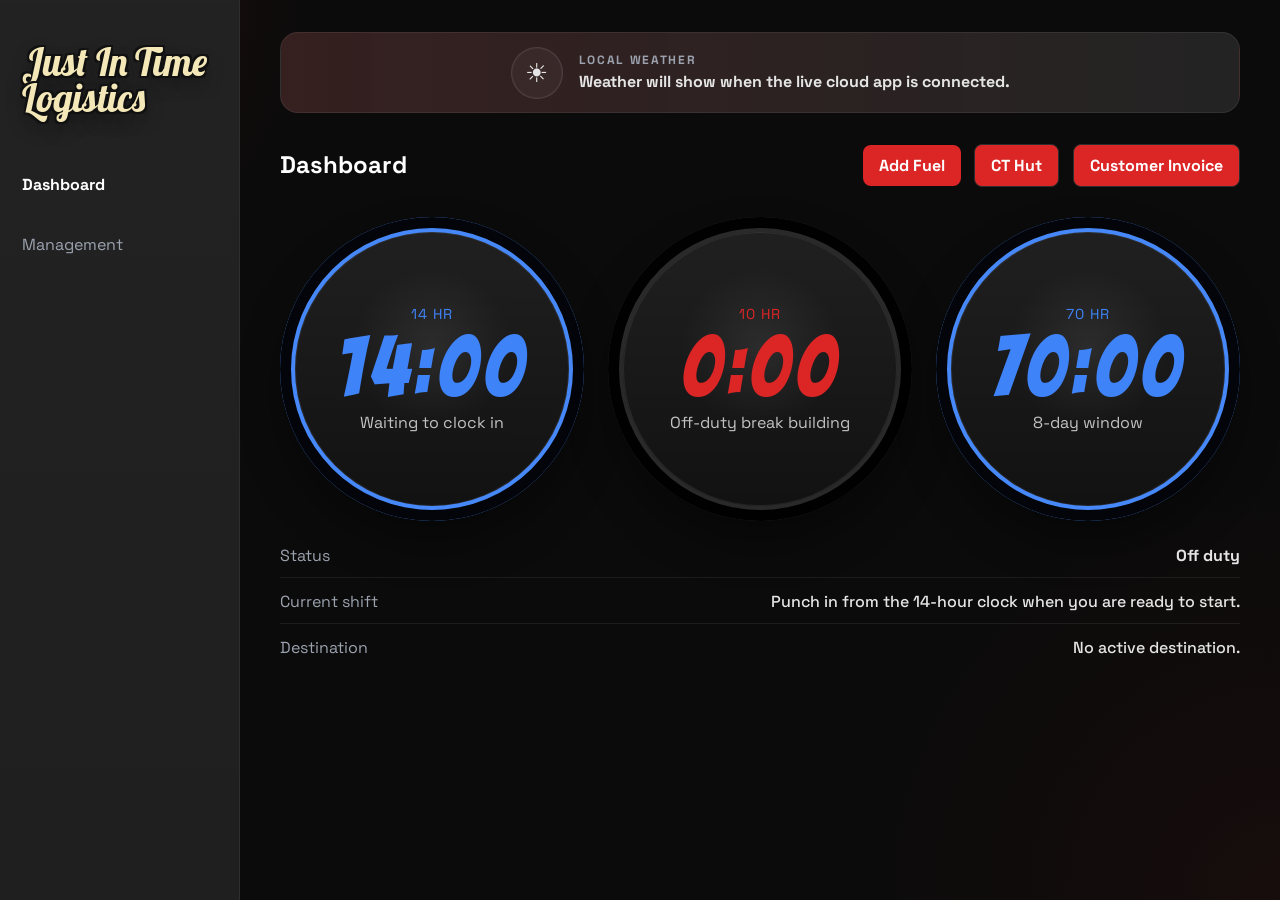
==== index.html @ 274b1482 "Add files via upload" ====
<!DOCTYPE html>
<html lang="en">
<head>
  <meta charset="UTF-8">
  <meta name="viewport" content="width=device-width, initial-scale=1.0">
  <title>Just In Time Logistics Dashboard V2</title>
  <link rel="preconnect" href="https://fonts.googleapis.com">
  <link rel="preconnect" href="https://fonts.gstatic.com" crossorigin>
  <link href="https://fonts.googleapis.com/css2?family=Bangers&family=Lobster&family=Space+Grotesk:wght@400;500;700&display=swap" rel="stylesheet">
  <link rel="stylesheet" href="styles.css">
</head>
<body class="auth-required">
  <div class="app-shell">
    <aside class="sidebar">
      <div class="brand-lockup">
        <p class="brand-script">Just In Time Logistics</p>
      </div>

      <nav class="nav">
        <button class="nav-item nav-item-active" data-view="dashboard" type="button">Dashboard</button>
        <button class="nav-item" data-view="management" type="button">Management</button>
      </nav>
    </aside>

    <main class="main-content">
      <section class="page page-active" data-page="dashboard">
        <section class="weather-band" id="weatherBand" hidden>
          <div class="weather-band-visual" id="weatherBandVisual" aria-hidden="true">☀</div>
          <div class="weather-band-copy">
            <p class="weather-band-label">Local Weather</p>
            <p class="weather-band-value" id="weatherBandValue">Loading current conditions...</p>
          </div>
        </section>

        <header class="topbar topbar-dashboard">
          <h2 class="page-title">Dashboard</h2>

          <div class="action-strip">
            <button class="primary-button" id="dashboardAddFuelButton" type="button">Add Fuel</button>
            <button class="secondary-button" id="ctHutButton" type="button">CT Hut</button>
            <button class="secondary-button" id="customerInvoiceButton" type="button">Customer Invoice</button>
          </div>
        </header>

        <section class="warning-bar" id="warningBar" hidden>
          <p class="warning-label">Attention</p>
          <p class="warning-copy" id="warningText"></p>
        </section>

        <section class="gauges-grid">
          <button class="gauge-card gauge-card-clickable" id="dutyGaugeButton" type="button">
            <div class="gauge-shell gauge-shell-lg" id="dutyGauge">
              <div class="gauge-inner">
                <p class="gauge-label">14 HR</p>
                <p class="gauge-value gauge-font" id="dutyGaugeValue">14:00</p>
                <p class="gauge-meta" id="dutyGaugeMeta">Waiting to clock in</p>
              </div>
            </div>
          </button>

          <button class="gauge-card gauge-card-clickable" id="breakGaugeButton" type="button">
            <div class="gauge-shell gauge-shell-lg" id="breakGauge">
              <div class="gauge-inner">
                <p class="gauge-label">10 HR</p>
                <p class="gauge-value gauge-font" id="breakGaugeValue">0:00</p>
                <p class="gauge-meta" id="breakGaugeMeta">Break not started</p>
              </div>
            </div>
          </button>

          <button class="gauge-card gauge-card-clickable" id="weeklyGaugeButton" type="button">
            <div class="gauge-shell gauge-shell-lg" id="weeklyGauge">
              <div class="gauge-inner">
                <p class="gauge-label" id="weeklyGaugeLabel">70 HR</p>
                <p class="gauge-value gauge-font" id="weeklyGaugeValue">70:00</p>
                <p class="gauge-meta" id="weeklyGaugeMeta">Fresh weekly cycle</p>
              </div>
            </div>
          </button>
        </section>

        <section class="dashboard-data">
          <div class="dashboard-line">
            <span class="dashboard-key">Status</span>
            <strong class="dashboard-value" id="driverStatusTitle">Off duty</strong>
          </div>
          <div class="dashboard-line">
            <span class="dashboard-key">Current shift</span>
            <span class="dashboard-value dashboard-value-soft" id="driverStatusCopy">Punch in from the 14-hour clock when you are ready to start.</span>
          </div>
          <div class="dashboard-line">
            <span class="dashboard-key">Destination</span>
            <span class="dashboard-value dashboard-value-soft" id="driverStatusNote">No active destination.</span>
          </div>
        </section>
      </section>

      <section class="page" data-page="management" hidden>
        <header class="topbar topbar-management">
          <h2 class="page-title">Management</h2>

          <div class="mode-switch-panel">
            <p class="gauge-mode-label">Weekly Rule</p>
            <div class="mode-switch">
              <button class="mode-switch-button mode-switch-active" data-weekly-mode="70" type="button">70 / 8</button>
              <button class="mode-switch-button" data-weekly-mode="60" type="button">60 / 7</button>
            </div>
          </div>
        </header>

        <div class="management-tabs">
          <button class="management-tab management-tab-active" data-management-view="overview" type="button">Overview</button>
          <button class="management-tab" data-management-view="reports" type="button">Report Center</button>
          <button class="management-tab" data-management-view="fuel" type="button">Fuel and MPG Control</button>
          <button class="management-tab" data-management-view="timeclock" type="button">Time Clock</button>
          <button class="management-tab" data-management-view="revenue" type="button">Customer Invoice</button>
          <button class="management-tab" data-management-view="cthut" type="button">CT Hut Reports</button>
          <button class="management-tab" data-management-view="maintenance" type="button">Maintenance</button>
        </div>

        <section class="management-page management-page-active" data-management-page="overview">
          <section class="management-heading">
            <p class="eyebrow">Overview</p>
            <h3>Operations Overview</h3>
          </section>

          <section class="overview-grid">
            <button class="overview-dial" id="overviewMpgCard" type="button">
              <div class="gauge-shell overview-shell">
                <div class="gauge-inner">
                  <p class="gauge-label">MPG</p>
                  <p class="gauge-value gauge-font overview-value" id="overviewMpgValue">--</p>
                  <p class="gauge-meta overview-meta" id="overviewMpgMeta">30 DAY</p>
                </div>
              </div>
            </button>

            <button class="overview-dial" id="overviewFuelPriceCard" type="button">
              <div class="gauge-shell overview-shell">
                <div class="gauge-inner">
                  <p class="gauge-label">FUEL PRICE</p>
                  <p class="gauge-value gauge-font overview-value" id="overviewFuelPriceValue">--</p>
                  <p class="gauge-meta overview-meta" id="overviewFuelPriceMeta">30 DAY</p>
                </div>
              </div>
            </button>

            <button class="overview-dial" id="overviewPmCard" type="button">
              <div class="gauge-shell overview-shell">
                <div class="gauge-inner">
                  <p class="gauge-label">MILES TO PM</p>
                  <p class="gauge-value gauge-font overview-value" id="overviewPmValue">--</p>
                  <p class="gauge-meta overview-meta" id="overviewPmMeta">TO PM</p>
                </div>
              </div>
            </button>

            <button class="overview-dial" id="overviewCostMonthCard" type="button">
              <div class="gauge-shell overview-shell">
                <div class="gauge-inner">
                  <p class="gauge-label">COST / MILE</p>
                  <p class="gauge-value gauge-font overview-value" id="overviewCostMonthValue">--</p>
                  <p class="gauge-meta overview-meta" id="overviewCostMonthMeta">MTD</p>
                </div>
              </div>
            </button>

            <button class="overview-dial" id="overviewCostRollingCard" type="button">
              <div class="gauge-shell overview-shell">
                <div class="gauge-inner">
                  <p class="gauge-label">COST / MILE</p>
                  <p class="gauge-value gauge-font overview-value" id="overviewCostRollingValue">--</p>
                  <p class="gauge-meta overview-meta" id="overviewCostRollingMeta">30 DAY</p>
                </div>
              </div>
            </button>

            <button class="overview-dial" id="overviewRevenueCard" type="button">
              <div class="gauge-shell overview-shell">
                <div class="gauge-inner">
                  <p class="gauge-label">REVENUE / MILE</p>
                  <p class="gauge-value gauge-font overview-value" id="overviewRevenueValue">--</p>
                  <p class="gauge-meta overview-meta" id="overviewRevenueMeta">30 DAY</p>
                </div>
              </div>
            </button>
          </section>
        </section>

        <section class="management-page" data-management-page="reports" hidden>
          <section class="hero-card hero-card-plain">
            <div>
              <p class="eyebrow">Report Center</p>
              <h3>Downloads</h3>
            </div>
          </section>

          <section class="report-filter-strip">
            <label class="report-filter-select">
              <span>Report Window</span>
              <select id="reportRangeSelect">
                <option value="7">Last 7 Days</option>
                <option value="30">Last 30 Days</option>
                <option value="60">Last 60 Days</option>
                <option value="mtd">Month to Date</option>
                <option value="ytd">Year to Date</option>
              </select>
            </label>
          </section>

          <section class="panel-grid panel-grid-single">
            <article class="panel panel-large panel-flat">
              <div class="panel-header">
                <div>
                  <p class="eyebrow">Exports</p>
                  <h3>Download data</h3>
                </div>
                <p class="form-note" id="reportCenterNote">Choose a window, then download the report you need.</p>
              </div>

              <div class="report-center-grid">
                <button class="report-download-card" id="downloadFuelReportButton" type="button">
                  <span class="report-download-title">Fuel CSV</span>
                  <span class="report-download-meta" id="reportFuelMeta">Last 7 days</span>
                </button>

                <button class="report-download-card" id="downloadTimeClockReportButton" type="button">
                  <span class="report-download-title">Time Clock CSV</span>
                  <span class="report-download-meta" id="reportTimeClockMeta">Last 7 days</span>
                </button>

                <button class="report-download-card" id="downloadCtHutReportCenterButton" type="button">
                  <span class="report-download-title">CT Hut CSV</span>
                  <span class="report-download-meta" id="reportCtHutMeta">Last 7 days</span>
                </button>
              </div>
            </article>
          </section>
        </section>

        <section class="management-page" data-management-page="fuel" hidden>
          <section class="hero-card hero-card-plain">
            <div>
              <p class="eyebrow">Fuel Desk</p>
              <h3>Fuel and MPG Control</h3>
            </div>
            <button class="primary-button" id="managementAddFuelButton" type="button">Add Fuel</button>
          </section>

          <section class="stats-grid">
            <article class="stat-card">
              <p class="stat-label">Last Odometer</p>
              <p class="stat-value" id="lastOdometer">--</p>
            </article>
            <article class="stat-card">
              <p class="stat-label">Last Fuel Cost</p>
              <p class="stat-value" id="lastFuelCost">--</p>
            </article>
            <article class="stat-card">
              <p class="stat-label">Last MPG</p>
              <p class="stat-value" id="lastMpg">--</p>
            </article>
            <article class="stat-card">
              <p class="stat-label">Total Fuel Spend</p>
              <p class="stat-value" id="totalFuelSpend">$0.00</p>
            </article>
          </section>

          <section class="panel-grid panel-grid-single">
            <article class="panel panel-large panel-flat">
              <div class="panel-header">
                <div>
                  <p class="eyebrow">Recent Entries</p>
                  <h3>Fuel log</h3>
                </div>
              </div>

              <div class="table-wrap">
                <table>
                  <thead>
                    <tr>
                      <th>Date</th>
                      <th>Odometer</th>
                      <th>Gallons</th>
                      <th>Price</th>
                      <th>Total</th>
                      <th>MPG</th>
                      <th>Action</th>
                    </tr>
                  </thead>
                  <tbody id="fuelTableBody">
                    <tr class="empty-row">
                      <td colspan="7">No fuel entries yet. Use the Add Fuel button to log the first stop.</td>
                    </tr>
                  </tbody>
                </table>
              </div>
            </article>
          </section>
        </section>

        <section class="management-page" data-management-page="timeclock" hidden>
          <section class="hero-card hero-card-plain hero-card-tight">
            <div>
              <p class="eyebrow">Time Clock Desk</p>
              <h3>Time Clock</h3>
            </div>
          </section>

          <section class="stats-grid stats-grid-three">
            <article class="stat-card">
              <p class="stat-label">Current Status</p>
              <p class="stat-value" id="timeClockStatusValue">Off duty</p>
            </article>
            <article class="stat-card">
              <p class="stat-label">Last In</p>
              <p class="stat-value" id="timeClockLastInValue">--</p>
            </article>
            <article class="stat-card">
              <p class="stat-label">Today On Duty</p>
              <p class="stat-value" id="timeClockTodayHoursValue">0:00</p>
            </article>
          </section>

          <section class="action-grid action-grid-single">
            <article class="panel action-panel panel-flat">
              <p class="eyebrow">Manual Action</p>
              <h3>Backup punch out</h3>
              <button class="secondary-button" id="managementPunchOutButton" type="button">Punch Out</button>
              <p class="form-note" id="timeClockNote">No active shift yet.</p>
            </article>
          </section>

          <section class="panel-grid panel-grid-single">
            <article class="panel panel-large panel-flat">
              <div class="panel-header">
                <div>
                  <p class="eyebrow">Recent Time Entries</p>
                  <h3>Time clock log</h3>
                </div>
              </div>

              <div class="table-wrap">
                <table>
                  <thead>
                    <tr>
                      <th>Date</th>
                      <th>Action</th>
                      <th>Destination</th>
                      <th>Action</th>
                    </tr>
                  </thead>
                  <tbody id="timeClockTableBody">
                    <tr class="empty-row">
                      <td colspan="4">No time clock entries yet. Tap the 14-hour clock to start tracking.</td>
                    </tr>
                  </tbody>
                </table>
              </div>
            </article>
          </section>
        </section>

        <section class="management-page" data-management-page="revenue" hidden>
          <section class="hero-card hero-card-plain">
            <div>
              <p class="eyebrow">Customer Invoice Desk</p>
              <h3>Customer Invoice</h3>
            </div>
            <button class="primary-button" id="managementRevenueButton" type="button">Add Invoice</button>
          </section>

          <section class="stats-grid stats-grid-three">
            <article class="stat-card">
              <p class="stat-label">Last Invoice</p>
              <p class="stat-value" id="revenueLastInvoiceValue">--</p>
            </article>
            <article class="stat-card">
              <p class="stat-label">MTD Revenue</p>
              <p class="stat-value" id="revenueMonthValue">$0.00</p>
            </article>
            <article class="stat-card">
              <p class="stat-label">YTD Revenue</p>
              <p class="stat-value" id="revenueYtdValue">$0.00</p>
            </article>
          </section>

          <section class="panel-grid panel-grid-single">
            <article class="panel panel-large panel-flat">
              <div class="panel-header">
                <div>
                  <p class="eyebrow">Revenue Log</p>
                  <h3>Invoices</h3>
                </div>
                <p class="form-note" id="revenueNote">Customer invoices stay separate from maintenance and fuel expenses.</p>
              </div>

              <div class="table-wrap">
                <table>
                  <thead>
                    <tr>
                      <th>Date</th>
                      <th>Customer</th>
                      <th>Amount</th>
                      <th>Reference</th>
                      <th>Action</th>
                    </tr>
                  </thead>
                  <tbody id="revenueTableBody">
                    <tr class="empty-row">
                      <td colspan="5">No customer invoices yet. Use Add Invoice to start tracking revenue.</td>
                    </tr>
                  </tbody>
                </table>
              </div>
            </article>
          </section>
        </section>

        <section class="management-page" data-management-page="cthut" hidden>
          <section class="hero-card hero-card-plain">
            <div>
              <p class="eyebrow">CT Hut Desk</p>
              <h3>CT Hut reporting</h3>
            </div>
            <div class="action-strip">
              <button class="secondary-button" id="managementCtHutButton" type="button">Add CT Hut</button>
              <button class="primary-button" id="downloadCtHutButton" type="button">Download CSV</button>
            </div>
          </section>

          <section class="report-filter-strip">
            <label class="report-filter-select">
              <span>Report Window</span>
              <select id="ctHutRangeSelect">
                <option value="quarterly">Quarterly</option>
                <option value="30">30 Days</option>
                <option value="60">60 Days</option>
                <option value="current-year">Current Year</option>
                <option value="ytd">YTD</option>
              </select>
            </label>
          </section>

          <section class="stats-grid stats-grid-three">
            <article class="stat-card">
              <p class="stat-label">Reported miles</p>
              <p class="stat-value" id="ctHutMiles">0</p>
            </article>
            <article class="stat-card">
              <p class="stat-label">Estimated CT Hut</p>
              <p class="stat-value" id="ctHutAmount">$0.00</p>
            </article>
            <article class="stat-card">
              <p class="stat-label">Bobtail miles</p>
              <p class="stat-value" id="ctHutBobtailMiles">0</p>
            </article>
          </section>

          <section class="panel-grid panel-grid-single">
            <article class="panel panel-large panel-flat">
              <div class="panel-header">
                <div>
                  <p class="eyebrow">Filtered View</p>
                  <h3>CT Hut report</h3>
                </div>
                <p class="form-note" id="ctHutReportNote">Current quarter view.</p>
              </div>

              <div class="table-wrap">
                <table>
                  <thead>
                    <tr>
                      <th>Date</th>
                      <th>Mileage</th>
                      <th>Weight</th>
                      <th>Miles Since Last</th>
                      <th>Rate</th>
                      <th>Charge</th>
                      <th>Action</th>
                    </tr>
                  </thead>
                  <tbody id="ctHutTableBody">
                    <tr class="empty-row">
                      <td colspan="7">No CT Hut entries yet. Use the dashboard button to log the first one.</td>
                    </tr>
                  </tbody>
                </table>
              </div>
            </article>
          </section>
        </section>

        <section class="management-page" data-management-page="maintenance" hidden>
          <section class="hero-card hero-card-plain">
            <div>
              <p class="eyebrow">Maintenance Desk</p>
              <h3>Maintenance</h3>
            </div>
            <button class="primary-button" id="addMaintenanceButton" type="button">Add Service</button>
          </section>

          <section class="stats-grid stats-grid-three">
            <article class="stat-card">
              <p class="stat-label">Last Service</p>
              <p class="stat-value" id="maintenanceLastService">--</p>
            </article>
            <article class="stat-card">
              <p class="stat-label">Next PM</p>
              <p class="stat-value" id="maintenanceNextPm">--</p>
            </article>
            <article class="stat-card">
              <p class="stat-label">YTD Cost</p>
              <p class="stat-value" id="maintenanceYtdCost">$0.00</p>
            </article>
          </section>

          <section class="panel-grid panel-grid-single">
            <article class="panel panel-large panel-flat">
              <div class="panel-header">
                <div>
                  <p class="eyebrow">Service Log</p>
                  <h3>Maintenance</h3>
                </div>
                <p class="form-note" id="maintenanceNote">Log PMs, repairs, and next-due targets here.</p>
              </div>

              <div class="table-wrap">
                <table>
                  <thead>
                    <tr>
                      <th>Date</th>
                      <th>Service</th>
                      <th>Odometer</th>
                      <th>Cost</th>
                      <th>Next Due</th>
                      <th>Note</th>
                      <th>Action</th>
                    </tr>
                  </thead>
                  <tbody id="maintenanceTableBody">
                    <tr class="empty-row">
                      <td colspan="7">No maintenance entries yet. Add the first service to start tracking PM history.</td>
                    </tr>
                  </tbody>
                </table>
              </div>
            </article>
          </section>
        </section>
      </section>
    </main>
  </div>

  <div class="auth-shell" id="authShell" hidden>
    <div class="auth-card auth-card-plain">
      <p class="eyebrow">Private Access</p>
      <h2>Sign in to Just In Time Logistics</h2>

      <form id="loginForm" class="auth-form">
        <label>
          <span>Password</span>
          <input id="password" name="password" type="password" autocomplete="current-password" required>
        </label>
        <p class="form-note" id="loginNote">This protects the live app while we keep building.</p>
        <button class="primary-button" type="submit">Sign In</button>
      </form>
    </div>
  </div>

  <dialog class="modal" id="fuelModal">
    <form class="modal-card modal-card-plain" id="fuelForm" method="dialog">
      <div class="modal-header">
        <div>
          <p class="eyebrow">Fuel Entry</p>
          <h3>Add a new fill-up</h3>
        </div>
        <button class="icon-button" id="closeFuelModal" type="button" aria-label="Close fuel form">x</button>
      </div>

      <div class="form-grid">
        <label>
          <span>Fuel date</span>
          <input id="fuelDate" name="fuelDate" type="date">
        </label>

        <label>
          <span>Current mile</span>
          <input id="currentMile" name="currentMile" type="number" min="0" step="1" placeholder="112450" required>
        </label>

        <label>
          <span>Fuel amount (gallons)</span>
          <input id="fuelAmount" name="fuelAmount" type="number" min="0" step="0.01" placeholder="76.50" required>
        </label>

        <label>
          <span>Fuel price per gallon</span>
          <input id="fuelPrice" name="fuelPrice" type="number" min="0" step="0.001" placeholder="3.799" required>
        </label>
      </div>

      <p class="form-note" id="fuelGeotabNote">Open this from the live app to let Geotab prefill the latest mileage and location.</p>
      <p class="form-note" id="formNote">The first entry sets your starting point. MPG starts calculating from the second fuel stop.</p>

      <div class="modal-actions">
        <button class="danger-button" id="deleteFuelEntryButton" type="button" hidden>Delete</button>
        <div class="modal-actions-group">
        <button class="secondary-button" id="cancelFuelModal" type="button">Cancel</button>
        <button class="primary-button" type="submit">Save Fuel Entry</button>
        </div>
      </div>
    </form>
  </dialog>

  <dialog class="modal" id="dutyModal">
    <form class="modal-card modal-card-plain" id="dutyForm" method="dialog">
      <div class="modal-header">
        <div>
          <p class="eyebrow">Duty Action</p>
          <h3 id="dutyModalTitle">Punch In</h3>
        </div>
        <button class="icon-button" id="closeDutyModal" type="button" aria-label="Close duty form">x</button>
      </div>

      <div id="dutyWarningGate" hidden>
        <div class="acknowledge-block">
          <p class="warning-label">Break Warning</p>
          <p class="warning-copy" id="dutyWarningText">Your 10-hour break has not been met yet.</p>
          <div class="acknowledge-actions">
            <button class="primary-button" id="dutyAcknowledgeButton" type="button">Acknowledge</button>
            <button class="secondary-button" id="dutyCancelGateButton" type="button">Cancel</button>
          </div>
        </div>
      </div>

      <div id="punchInFields">
        <div class="form-grid">
          <label>
            <span>Destination</span>
            <input id="destination" name="destination" type="text" placeholder="Hartford, CT">
          </label>
        </div>
      </div>

      <div id="punchOutFields" hidden>
        <p class="form-note">This ends the current duty status and starts your off-duty break timer.</p>
      </div>

      <p class="form-note" id="dutyNote">Tap save to log the next duty action.</p>

      <div class="modal-actions">
        <button class="secondary-button" id="cancelDutyModal" type="button">Cancel</button>
        <button class="primary-button" id="dutySubmitButton" type="submit">Save Action</button>
      </div>
    </form>
  </dialog>

  <dialog class="modal" id="ctHutModal">
    <form class="modal-card modal-card-plain" id="ctHutForm" method="dialog">
      <div class="modal-header">
        <div>
          <p class="eyebrow">CT Hut Entry</p>
          <h3>Log a CT Hut stop</h3>
        </div>
        <button class="icon-button" id="closeCtHutModal" type="button" aria-label="Close CT Hut form">x</button>
      </div>

      <div class="form-grid">
        <label>
          <span>Current mileage</span>
          <input id="ctHutMileage" name="ctHutMileage" type="number" min="0" step="1" placeholder="112450" required>
        </label>

        <label>
          <span>Weight</span>
          <input id="ctHutWeight" name="ctHutWeight" type="number" min="0" step="1" placeholder="64000">
        </label>
      </div>

      <div class="toggle-row">
        <button class="secondary-button toggle-button" id="bobtailToggle" type="button" aria-pressed="false">Bobtail Exempt</button>
      </div>

      <p class="form-note" id="ctHutGeotabNote">Open this from the live app to let Geotab prefill the latest mileage and location.</p>
      <p class="form-note" id="ctHutNote">Mileage between CT Hut stops will be tracked automatically for reporting.</p>

      <div class="modal-actions">
        <button class="danger-button" id="deleteCtHutEntryButton" type="button" hidden>Delete</button>
        <div class="modal-actions-group">
        <button class="secondary-button" id="cancelCtHutModal" type="button">Cancel</button>
        <button class="primary-button" type="submit">Save CT Hut Entry</button>
        </div>
      </div>
    </form>
  </dialog>

  <dialog class="modal" id="maintenanceModal">
    <form class="modal-card modal-card-plain" id="maintenanceForm" method="dialog">
      <div class="modal-header">
        <div>
          <p class="eyebrow">Maintenance Entry</p>
          <h3>Add service</h3>
        </div>
        <button class="icon-button" id="closeMaintenanceModal" type="button" aria-label="Close maintenance form">x</button>
      </div>

      <div class="form-grid">
        <label>
          <span>Service date</span>
          <input id="maintenanceDate" name="maintenanceDate" type="date" required>
        </label>

        <label>
          <span>Odometer</span>
          <input id="maintenanceOdometer" name="maintenanceOdometer" type="number" min="0" step="1" placeholder="112450" required>
        </label>

        <label>
          <span>Service type</span>
          <input id="maintenanceType" name="maintenanceType" type="text" placeholder="PM Service" required>
        </label>

        <label>
          <span>Cost</span>
          <input id="maintenanceCost" name="maintenanceCost" type="number" min="0" step="0.01" placeholder="425.00" required>
        </label>

        <label>
          <span>Next due mileage</span>
          <input id="maintenanceNextDueMileage" name="maintenanceNextDueMileage" type="number" min="0" step="1" placeholder="122450">
        </label>

        <label>
          <span>Next due date</span>
          <input id="maintenanceNextDueDate" name="maintenanceNextDueDate" type="date">
        </label>
      </div>

      <label class="form-stack">
        <span>Note</span>
        <textarea id="maintenanceDescription" name="maintenanceDescription" rows="3" placeholder="Filters, oil, grease, tires, brakes..."></textarea>
      </label>

      <p class="form-note" id="maintenanceFormNote">Use this for PMs, repairs, and scheduled service history.</p>

      <div class="modal-actions">
        <button class="danger-button" id="deleteMaintenanceEntryButton" type="button" hidden>Delete</button>
        <div class="modal-actions-group">
        <button class="secondary-button" id="cancelMaintenanceModal" type="button">Cancel</button>
        <button class="primary-button" type="submit">Save Service</button>
        </div>
      </div>
    </form>
  </dialog>

  <dialog class="modal" id="revenueModal">
    <form class="modal-card modal-card-plain" id="revenueForm" method="dialog">
      <div class="modal-header">
        <div>
          <p class="eyebrow">Customer Invoice</p>
          <h3>Log revenue</h3>
        </div>
        <button class="icon-button" id="closeRevenueModal" type="button" aria-label="Close revenue form">x</button>
      </div>

      <div class="form-grid">
        <label>
          <span>Invoice date</span>
          <input id="revenueDate" name="revenueDate" type="date" required>
        </label>

        <label>
          <span>Customer</span>
          <input id="revenueCustomer" name="revenueCustomer" type="text" placeholder="Customer name" required>
        </label>

        <label>
          <span>Invoice amount</span>
          <input id="revenueAmount" name="revenueAmount" type="number" min="0" step="0.01" placeholder="1850.00" required>
        </label>

        <label>
          <span>Reference</span>
          <input id="revenueReference" name="revenueReference" type="text" placeholder="Invoice # or load note">
        </label>
      </div>

      <p class="form-note" id="revenueFormNote">Revenue stays separate from maintenance and fuel expenses.</p>

      <div class="modal-actions">
        <button class="danger-button" id="deleteRevenueEntryButton" type="button" hidden>Delete</button>
        <div class="modal-actions-group">
        <button class="secondary-button" id="cancelRevenueModal" type="button">Cancel</button>
        <button class="primary-button" type="submit">Save Invoice</button>
        </div>
      </div>
    </form>
  </dialog>

  <dialog class="modal" id="timeClockEditModal">
    <form class="modal-card modal-card-plain" id="timeClockEditForm" method="dialog">
      <div class="modal-header">
        <div>
          <p class="eyebrow">Time Clock Edit</p>
          <h3>Edit time entry</h3>
        </div>
        <button class="icon-button" id="closeTimeClockEditModal" type="button" aria-label="Close time clock edit form">x</button>
      </div>

      <div class="form-grid">
        <label>
          <span>Action</span>
          <select id="timeClockEditAction" name="timeClockEditAction" required>
            <option value="IN">Punch In</option>
            <option value="OUT">Punch Out</option>
          </select>
        </label>

        <label>
          <span>Destination</span>
          <input id="timeClockEditDestination" name="timeClockEditDestination" type="text" placeholder="Hartford, CT" required>
        </label>
      </div>

      <p class="form-note" id="timeClockEditNote">Edit the action or destination for this time entry.</p>

      <div class="modal-actions">
        <button class="danger-button" id="deleteTimeClockEntryButton" type="button" hidden>Delete</button>
        <div class="modal-actions-group">
        <button class="secondary-button" id="cancelTimeClockEditModal" type="button">Cancel</button>
        <button class="primary-button" type="submit">Save Edit</button>
        </div>
      </div>
    </form>
  </dialog>

  <script src="app.js"></script>
</body>
</html>
---- styles.css ----
:root {
  --bg-main: #0B0B0B;
  --bg-surface: #1F1F1F;
  --bg-card: #262626;
  --text-primary: #E5E5E5;
  --text-secondary: #9CA3AF;
  --accent: #DC2626;
  --accent-hover: #B91C1C;
  --success: #22C55E;
  --warning: #FACC15;
  --danger: #DC2626;
  --border: #2E2E2E;
  --bg: var(--bg-main);
  --bg-soft: var(--bg-surface);
  --panel: var(--bg-card);
  --text: var(--text-primary);
  --muted: var(--text-secondary);
  --line: var(--border);
  --blue: #3f83f8;
  --amber: #d19a32;
  --red: var(--danger);
  --accent-dark: var(--accent-hover);
}

* {
  box-sizing: border-box;
}

body {
  margin: 0;
  min-height: 100vh;
  font-family: "Space Grotesk", sans-serif;
  color: var(--text-primary);
  background-color: var(--bg-main);
  background-image:
    radial-gradient(circle at top left, rgba(220, 38, 38, 0.14), transparent 20%),
    radial-gradient(circle at bottom right, rgba(220, 38, 38, 0.06), transparent 28%);
}

button,
input,
textarea,
select {
  font: inherit;
}

button,
input,
textarea,
select,
dialog {
  color: var(--text);
}

.card {
  padding: 16px;
  border: 1px solid var(--border);
  border-radius: 12px;
  background-color: var(--bg-card);
}

body.auth-required .app-shell {
  display: none;
}

body.auth-required .auth-shell {
  display: grid;
}

.app-shell {
  display: grid;
  grid-template-columns: 240px 1fr;
  min-height: 100vh;
}

.sidebar {
  display: flex;
  flex-direction: column;
  justify-content: flex-start;
  gap: 2rem;
  padding: 2rem 1.4rem;
  color: var(--text);
  border-right: 1px solid var(--border);
  background:
    linear-gradient(180deg, rgba(255, 255, 255, 0.015), transparent),
    var(--bg-surface);
}

.brand-lockup {
  min-height: 96px;
  display: grid;
  align-content: center;
}

.eyebrow {
  margin: 0;
  color: var(--muted);
  font-size: 0.82rem;
  font-weight: 700;
  letter-spacing: 0.08em;
  text-transform: uppercase;
}

.brand-script {
  margin: 0;
  font-family: "Lobster", cursive;
  font-size: clamp(2rem, 3vw, 3rem);
  line-height: 0.95;
  color: #f4e8b8;
  text-shadow:
    -2px -2px 0 #111,
    2px -2px 0 #111,
    -2px 2px 0 #111,
    2px 2px 0 #111,
    0 8px 18px rgba(0, 0, 0, 0.35);
}

.topbar h2,
.hero-card h3,
.modal h3 {
  margin: 0;
  line-height: 1;
}

.form-note,
.warning-copy {
  margin: 0;
  color: var(--muted);
  line-height: 1.5;
}

.nav {
  display: grid;
  gap: 0.75rem;
}

.nav-item {
  padding: 0.85rem 0;
  border: 0;
  color: var(--muted);
  text-align: left;
  background: transparent;
}

.nav-item-active {
  color: #fff;
  font-weight: 700;
}

.main-content {
  padding: 2rem 2.5rem;
}

.page {
  display: none;
}

.page-active {
  display: block;
}

.topbar,
.weather-band,
.warning-bar,
.gauges-grid,
.dashboard-data,
.management-tabs,
.hero-card,
.stats-grid,
.panel-grid,
.action-grid {
  margin-bottom: 1.5rem;
}

.topbar {
  display: flex;
  align-items: center;
  justify-content: space-between;
  gap: 1rem;
}

.weather-band {
  display: flex;
  align-items: center;
  justify-content: center;
  gap: 1rem;
  min-height: 58px;
  padding: 0.85rem 1rem;
  border: 1px solid rgba(229, 229, 229, 0.08);
  border-radius: 18px;
  background:
    linear-gradient(90deg, rgba(220, 38, 38, 0.12), rgba(255, 255, 255, 0.02)),
    var(--bg-surface);
}

.weather-band-clear {
  background:
    linear-gradient(90deg, rgba(250, 204, 21, 0.14), rgba(255, 255, 255, 0.02)),
    var(--bg-surface);
}

.weather-band-cloudy {
  background:
    linear-gradient(90deg, rgba(156, 163, 175, 0.18), rgba(255, 255, 255, 0.02)),
    var(--bg-surface);
}

.weather-band-rain {
  background:
    linear-gradient(90deg, rgba(63, 131, 248, 0.16), rgba(255, 255, 255, 0.02)),
    var(--bg-surface);
}

.weather-band-storm {
  background:
    linear-gradient(90deg, rgba(220, 38, 38, 0.2), rgba(255, 255, 255, 0.02)),
    var(--bg-surface);
}

.weather-band-snow {
  background:
    linear-gradient(90deg, rgba(229, 229, 229, 0.16), rgba(255, 255, 255, 0.02)),
    var(--bg-surface);
}

.weather-band[hidden] {
  display: none;
}

.weather-band-visual {
  display: grid;
  place-items: center;
  width: 52px;
  height: 52px;
  border: 1px solid rgba(229, 229, 229, 0.12);
  border-radius: 50%;
  font-size: 1.65rem;
  background: rgba(255, 255, 255, 0.04);
  box-shadow: inset 0 0 0 1px rgba(255, 255, 255, 0.03);
}

.weather-band-copy {
  display: grid;
  justify-items: start;
  gap: 0.2rem;
  text-align: left;
}

.weather-band-label {
  margin: 0;
  color: var(--muted);
  font-size: 0.75rem;
  font-weight: 700;
  letter-spacing: 0.14em;
  text-transform: uppercase;
}

.weather-band-value {
  margin: 0;
  color: var(--text);
  font-weight: 700;
  line-height: 1.35;
}

.topbar-dashboard,
.topbar-management {
  min-height: 56px;
}

.page-title {
  color: #fff;
}

.action-strip,
.hero-actions {
  display: flex;
  align-items: center;
  gap: 0.85rem;
}

.warning-bar,
.hero-card,
.stat-card,
.modal-card,
.auth-card,
.panel {
  background: transparent;
  border: 0;
  box-shadow: none;
}

.warning-bar {
  display: flex;
  flex-direction: column;
  gap: 0.35rem;
  align-items: center;
  justify-content: center;
  text-align: center;
  padding: 1rem 0 0.3rem;
}

.warning-bar[hidden] {
  display: none;
}

.warning-label {
  margin: 0;
  font-weight: 700;
  color: var(--red);
  font-size: 1.15rem;
  text-transform: uppercase;
  letter-spacing: 0.08em;
}

.warning-copy {
  max-width: 820px;
}

.gauges-grid {
  display: grid;
  grid-template-columns: repeat(3, minmax(0, 1fr));
  align-items: start;
  gap: 1.5rem;
}

.gauge-card {
  display: grid;
  justify-items: center;
  padding: 0;
  background: transparent;
  border: 0;
  box-shadow: none;
}

.gauge-card-clickable {
  text-align: left;
  cursor: pointer;
}

.gauge-card-clickable:hover {
  transform: translateY(-2px);
}

.gauge-mode-label {
  margin: 0 0 0.45rem;
  color: var(--muted);
  font-size: 0.85rem;
}

.mode-switch-panel {
  display: grid;
  justify-items: end;
}

.mode-switch {
  display: inline-flex;
  padding: 0.24rem;
  border-radius: 999px;
  border: 1px solid var(--border);
  background: var(--bg-surface);
}

.mode-switch-button {
  padding: 0.45rem 0.8rem;
  border: 0;
  border-radius: 999px;
  color: var(--muted);
  background: transparent;
}

.mode-switch-active {
  color: #fff;
  background: linear-gradient(135deg, var(--accent), var(--accent-dark));
}

.gauge-shell {
  --gauge-color: var(--blue);
  --gauge-progress: 1;
  position: relative;
  width: min(100%, 320px);
  aspect-ratio: 1 / 1;
  margin: 0 auto;
  border-radius: 50%;
  background:
    radial-gradient(circle at center, rgba(12, 12, 12, 0.95) 0 48%, transparent 49% 100%),
    conic-gradient(var(--gauge-color) calc(var(--gauge-progress) * 1turn), rgba(229, 229, 229, 0.1) 0);
  box-shadow:
    inset 0 0 0 11px rgba(0, 0, 0, 0.96),
    inset 0 0 0 26px rgba(255, 255, 255, 0.04),
    0 24px 42px rgba(0, 0, 0, 0.35);
}

.gauge-shell-lg {
  width: min(100%, 390px);
}

.gauge-shell::before {
  content: "";
  position: absolute;
  inset: 15px;
  border-radius: 50%;
  background:
    radial-gradient(circle at 50% 42%, rgba(255, 255, 255, 0.08), transparent 38%),
    linear-gradient(180deg, rgba(255, 255, 255, 0.07), rgba(255, 255, 255, 0.01)),
    #0f0f10;
  box-shadow: inset 0 0 0 1px rgba(255, 255, 255, 0.08);
}

.gauge-inner {
  position: absolute;
  inset: 0;
  z-index: 1;
  display: grid;
  place-items: center;
  align-content: center;
  gap: 0.35rem;
  text-align: center;
  padding: 2.4rem;
}

.gauge-label {
  margin: 0;
  color: var(--gauge-color);
  font-size: 0.9rem;
  letter-spacing: 0.08em;
  text-transform: uppercase;
}

.gauge-font {
  font-family: "Bangers", cursive;
  letter-spacing: 0.06em;
}

.gauge-value {
  margin: 0;
  color: var(--gauge-color);
  font-size: clamp(3.4rem, 7vw, 5.4rem);
  line-height: 0.9;
}

.gauge-meta {
  margin: 0;
  color: rgba(255, 255, 255, 0.74);
  font-size: 1rem;
}

.dashboard-data {
  display: grid;
  gap: 0.8rem;
}

.dashboard-line {
  display: flex;
  align-items: baseline;
  justify-content: space-between;
  gap: 1rem;
  padding-bottom: 0.7rem;
  border-bottom: 1px solid rgba(229, 229, 229, 0.08);
}

.dashboard-line:last-child {
  border-bottom: 0;
}

.dashboard-key {
  color: var(--muted);
}

.dashboard-value {
  text-align: right;
  font-weight: 700;
}

.dashboard-value-soft {
  font-weight: 500;
  color: var(--text);
}

.management-tabs {
  display: inline-flex;
  gap: 0.45rem;
  padding: 0.25rem;
  border-radius: 999px;
  border: 1px solid var(--border);
  background: var(--bg-surface);
}

.report-filter-strip {
  display: flex;
  flex-wrap: wrap;
  gap: 0.65rem;
  margin-bottom: 1.35rem;
}

.report-center-grid {
  display: grid;
  grid-template-columns: repeat(3, minmax(0, 1fr));
  gap: 1rem;
}

.report-download-card {
  display: grid;
  gap: 0.45rem;
  padding: 1.2rem;
  border: 1px solid var(--border);
  border-radius: 18px;
  text-align: left;
  color: var(--text);
  background: linear-gradient(180deg, rgba(255, 255, 255, 0.015), rgba(255, 255, 255, 0)), var(--bg-surface);
}

.report-download-card:hover {
  transform: translateY(-2px);
  border-color: rgba(220, 38, 38, 0.55);
}

.report-download-title {
  font-weight: 700;
}

.report-download-meta {
  color: var(--muted);
  font-size: 0.92rem;
}

.report-filter-select {
  display: grid;
  gap: 0.45rem;
  min-width: min(100%, 260px);
  color: var(--text);
}

.report-filter-select span {
  color: var(--muted);
  font-size: 0.82rem;
  font-weight: 700;
  letter-spacing: 0.08em;
  text-transform: uppercase;
}

.report-filter-select select {
  width: 100%;
  padding: 0.9rem 1rem;
  border: 1px solid var(--border);
  border-radius: 18px;
  color: var(--text);
  background: var(--bg-card);
  color-scheme: dark;
}

.report-filter-select select:focus {
  outline: 2px solid rgba(220, 38, 38, 0.18);
  border-color: rgba(220, 38, 38, 0.55);
}

.report-filter {
  padding: 0.75rem 1rem;
  border: 0;
  border-radius: 999px;
  color: var(--muted);
  background: rgba(229, 229, 229, 0.08);
}

.report-filter-active {
  color: #fff;
  background: linear-gradient(135deg, var(--accent), var(--accent-dark));
}

.management-tab {
  padding: 0.7rem 1rem;
  border: 0;
  border-radius: 999px;
  color: var(--muted);
  background: transparent;
}

.management-tab-active {
  color: #fff;
  background: linear-gradient(135deg, var(--accent), var(--accent-dark));
}

.management-page {
  display: none;
}

.management-page-active {
  display: block;
}

.management-heading {
  margin-bottom: 1.25rem;
}

.management-heading h3 {
  margin: 0;
  font-size: clamp(1.6rem, 3vw, 2.5rem);
  line-height: 1;
}

.overview-grid {
  display: grid;
  grid-template-columns: repeat(3, minmax(0, 1fr));
  gap: 1.5rem;
  margin-bottom: 1.5rem;
}

.overview-dial {
  padding: 0;
  border: 0;
  background: transparent;
  cursor: pointer;
}

.overview-dial:hover {
  transform: translateY(-2px);
}

.overview-shell {
  --gauge-color: #f4e8b8;
  --gauge-progress: 1;
  width: min(100%, 270px);
}

.overview-value {
  font-size: clamp(2.3rem, 4vw, 3.4rem);
}

.overview-meta {
  letter-spacing: 0.08em;
  text-transform: uppercase;
}

.hero-card {
  display: flex;
  align-items: center;
  justify-content: space-between;
  gap: 1rem;
}

.hero-card-plain {
  padding: 0;
}

.hero-card h3 {
  font-size: clamp(1.6rem, 3vw, 2.5rem);
}

.stats-grid {
  display: grid;
  grid-template-columns: repeat(4, minmax(0, 1fr));
  gap: 1rem;
}

.stats-grid-three {
  grid-template-columns: repeat(3, minmax(0, 1fr));
}

.stat-card {
  padding: 1rem 1.1rem;
  border: 1px solid var(--border);
  border-radius: 22px;
  background: linear-gradient(180deg, rgba(255, 255, 255, 0.015), rgba(255, 255, 255, 0)), var(--bg-surface);
}

.stat-label {
  margin: 0 0 0.35rem;
  color: var(--muted);
}

.stat-value {
  margin: 0;
  font-size: clamp(1.55rem, 3vw, 2.3rem);
  font-weight: 700;
}

.panel-grid {
  display: grid;
  grid-template-columns: minmax(0, 1.7fr) minmax(280px, 0.9fr);
  gap: 1rem;
}

.panel-grid-single {
  grid-template-columns: 1fr;
}

.panel,
.panel-flat {
  padding: 1rem 1.1rem;
  border: 1px solid var(--border);
  border-radius: 24px;
  background: linear-gradient(180deg, rgba(255, 255, 255, 0.015), rgba(255, 255, 255, 0)), var(--bg-surface);
}

.panel-large {
  min-width: 0;
}

.panel-header {
  display: flex;
  align-items: center;
  justify-content: space-between;
  margin-bottom: 1rem;
}

.action-grid {
  display: grid;
  grid-template-columns: repeat(2, minmax(0, 1fr));
  gap: 1rem;
}

.action-grid-single {
  grid-template-columns: 1fr;
}

.action-panel {
  display: grid;
  gap: 0.9rem;
}

.table-wrap {
  overflow-x: auto;
}

table {
  width: 100%;
  border-collapse: collapse;
}

th,
td {
  padding: 0.95rem 0.8rem;
  border-bottom: 1px solid var(--border);
  text-align: left;
}

th {
  color: var(--muted);
  font-size: 0.82rem;
  text-transform: uppercase;
  letter-spacing: 0.06em;
}

.empty-row td {
  color: var(--muted);
  text-align: center;
}

.primary-button,
.secondary-button,
.danger-button,
.icon-button {
  border: 0;
  cursor: pointer;
}

.primary-button,
.secondary-button,
.danger-button {
  padding: 10px 16px;
  border-radius: 8px;
  font-weight: 700;
}

.primary-button {
  color: #fff;
  background-color: var(--accent);
  background-image: none;
}

.secondary-button {
  color: #fff;
  border: 1px solid var(--border);
  background-color: var(--accent);
}

.danger-button {
  color: #fff;
  background-color: #7f1d1d;
}

.table-action-button {
  padding: 0.45rem 0.8rem;
  font-size: 0.85rem;
}

.icon-button {
  width: 42px;
  height: 42px;
  border-radius: 8px;
  color: #fff;
  border: 1px solid var(--border);
  background-color: var(--accent);
}

.primary-button:hover,
.secondary-button:hover,
.danger-button:hover,
.icon-button:hover,
.mode-switch-active:hover,
.management-tab-active:hover,
.report-filter-active:hover,
.toggle-button[aria-pressed="true"]:hover {
  background: var(--accent-hover);
}

.auth-shell {
  display: none;
  place-items: center;
  min-height: 100vh;
  padding: 1.5rem;
}

.auth-card {
  width: min(460px, 100%);
  padding: 1.5rem;
  border: 1px solid var(--border);
  border-radius: 28px;
  background: linear-gradient(180deg, rgba(255, 255, 255, 0.015), rgba(255, 255, 255, 0)), var(--bg-card);
  box-shadow: 0 22px 54px rgba(0, 0, 0, 0.45);
}

.auth-card-plain h2 {
  margin: 0 0 1rem;
  font-size: clamp(2rem, 4vw, 3rem);
}

.auth-form {
  display: grid;
  gap: 1rem;
}

.modal {
  width: min(560px, calc(100vw - 2rem));
  padding: 0;
  border: 0;
  background: transparent;
}

.modal::backdrop {
  background: rgba(12, 12, 12, 0.45);
  backdrop-filter: blur(5px);
}

.modal-card {
  width: 100%;
  padding: 1.35rem;
  border: 1px solid var(--border);
  border-radius: 28px;
  background:
    linear-gradient(180deg, rgba(255, 255, 255, 0.015), rgba(255, 255, 255, 0)),
    var(--bg-card);
  box-shadow: 0 22px 54px rgba(0, 0, 0, 0.45);
}

.modal-card-plain {
  padding: 1.35rem;
}

.modal-header,
.modal-actions {
  display: flex;
  align-items: center;
  justify-content: space-between;
  gap: 1rem;
}

.modal-actions-group {
  display: flex;
  align-items: center;
  gap: 1rem;
}

.form-grid {
  display: grid;
  gap: 1rem;
  margin: 1.5rem 0 1rem;
}

label {
  display: grid;
  gap: 0.5rem;
  font-weight: 500;
  color: var(--text);
}

.form-stack {
  margin-bottom: 1rem;
}

input,
textarea,
select {
  width: 100%;
  padding: 0.95rem 1rem;
  border: 1px solid var(--border);
  border-radius: 16px;
  color: var(--text-primary);
  background-color: var(--bg-surface);
}

textarea {
  resize: vertical;
  min-height: 96px;
}

input:focus,
textarea:focus,
select:focus {
  outline: 2px solid rgba(220, 38, 38, 0.18);
  border-color: rgba(220, 38, 38, 0.55);
}

input::placeholder,
textarea::placeholder {
  color: rgba(229, 229, 229, 0.44);
}

.toggle-row {
  display: flex;
  justify-content: flex-start;
  margin-bottom: 1rem;
}

.toggle-button[aria-pressed="true"] {
  color: #fff;
  background: linear-gradient(135deg, var(--accent), var(--accent-dark));
}

.acknowledge-block {
  display: grid;
  gap: 1rem;
  padding: 1.2rem 0;
  text-align: center;
}

.acknowledge-actions {
  display: flex;
  justify-content: center;
  gap: 0.85rem;
}

#dutyWarningGate .warning-label {
  font-size: 1.6rem;
  font-weight: 900;
}

#dutyWarningGate .warning-copy {
  font-size: 1.1rem;
  font-weight: 700;
}

.status-good {
  color: #2a7b5f;
}

.status-bad {
  color: var(--red);
}

.status-info {
  color: var(--muted);
}

@media (max-width: 1180px) {
  .gauges-grid,
  .overview-grid,
  .report-center-grid,
  .stats-grid,
  .panel-grid,
  .action-grid {
    grid-template-columns: repeat(2, minmax(0, 1fr));
  }

  .gauge-shell-lg {
    width: min(100%, 340px);
  }

  .panel-large {
    grid-column: 1 / -1;
  }
}

@media (max-width: 780px) {
  .app-shell {
    grid-template-columns: 1fr;
  }

  .sidebar,
  .main-content {
    padding: 1.25rem;
  }

  .topbar,
  .hero-card,
  .modal-actions,
  .modal-actions-group,
  .action-strip,
  .acknowledge-actions,
  .report-filter-strip {
    flex-direction: column;
    align-items: stretch;
  }

  .gauges-grid,
  .overview-grid,
  .report-center-grid,
  .stats-grid,
  .panel-grid,
  .action-grid {
    grid-template-columns: 1fr;
  }

  .management-tabs {
    display: grid;
    border-radius: 24px;
  }

  .dashboard-line {
    flex-direction: column;
    align-items: flex-start;
  }
}
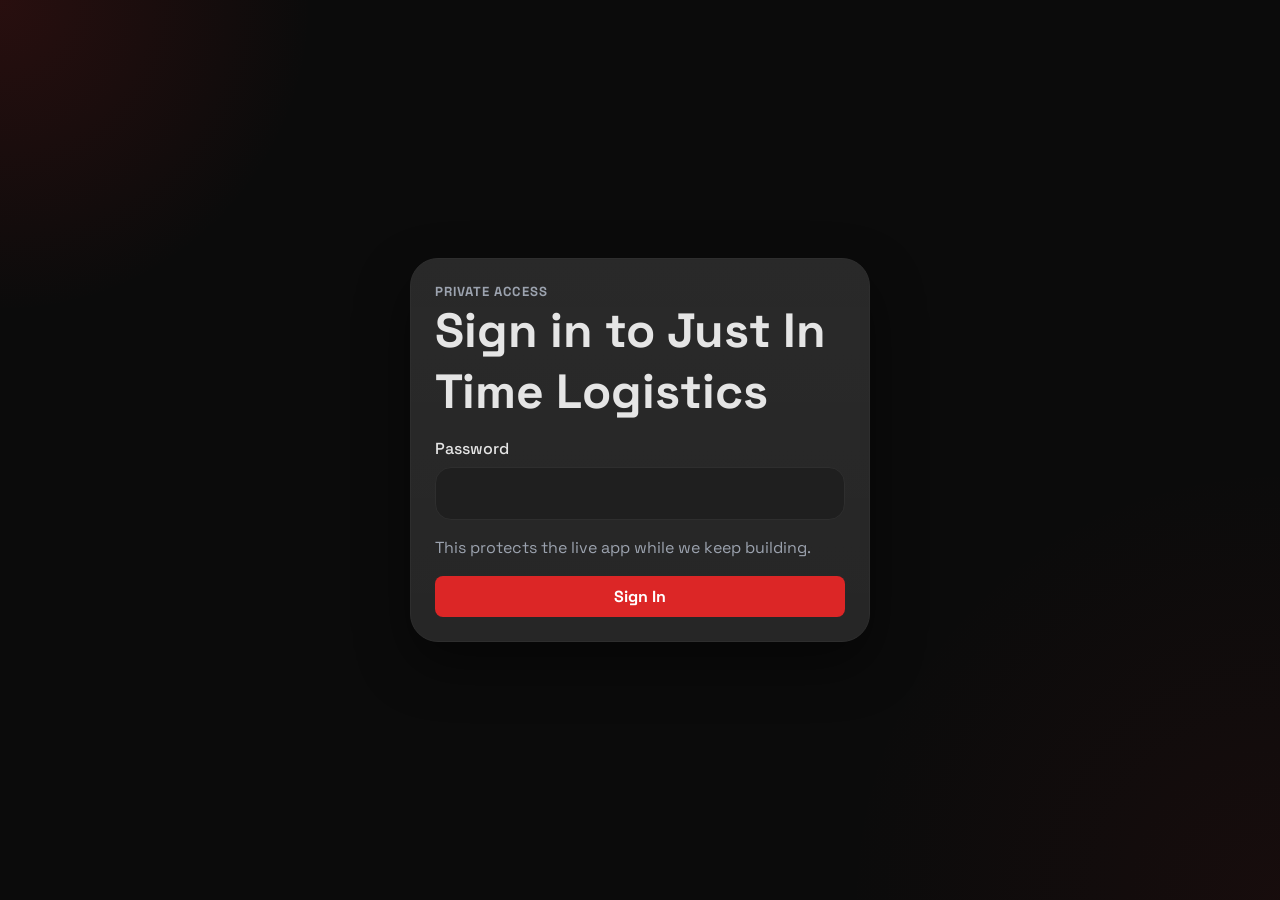
==== commit e751575b: "Add files via upload" ====
--- a/index.html
+++ b/index.html
@@ -392,7 +392,6 @@
                   <p class="eyebrow">Revenue Log</p>
                   <h3>Invoices</h3>
                 </div>
-                <p class="form-note" id="revenueNote">Customer invoices stay separate from maintenance and fuel expenses.</p>
               </div>
 
               <div class="table-wrap">
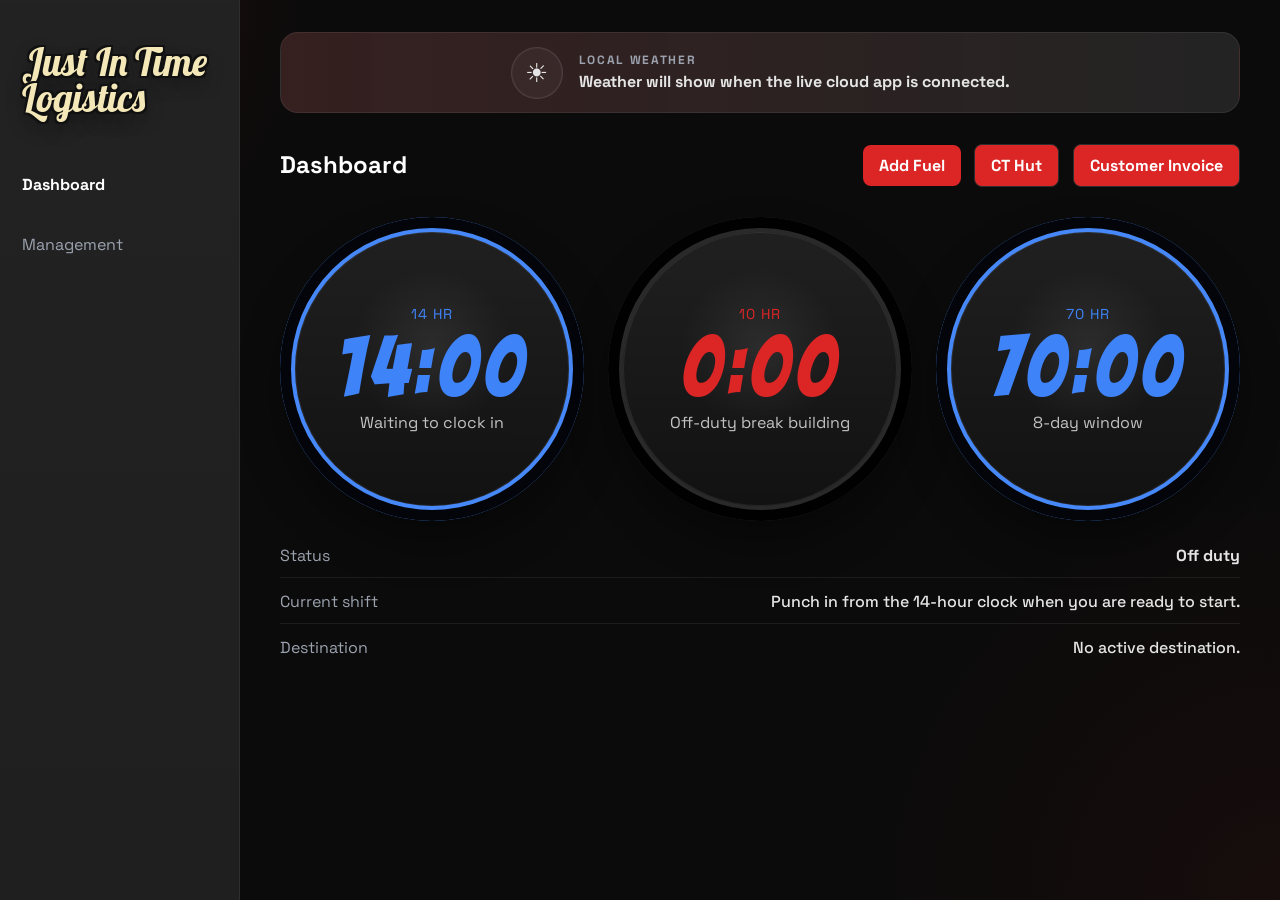
==== commit becdba40: "Add files via upload" ====
--- a/index.html
+++ b/index.html
@@ -4,10 +4,15 @@
   <meta charset="UTF-8">
   <meta name="viewport" content="width=device-width, initial-scale=1.0">
   <title>Just In Time Logistics Dashboard V2</title>
+  <meta name="theme-color" content="#0B0B0B">
+  <meta name="apple-mobile-web-app-capable" content="yes">
+  <meta name="apple-mobile-web-app-status-bar-style" content="black-translucent">
+  <meta name="apple-mobile-web-app-title" content="JIT Logistics">
+  <link rel="manifest" href="manifest.webmanifest">
   <link rel="preconnect" href="https://fonts.googleapis.com">
   <link rel="preconnect" href="https://fonts.gstatic.com" crossorigin>
   <link href="https://fonts.googleapis.com/css2?family=Bangers&family=Lobster&family=Space+Grotesk:wght@400;500;700&display=swap" rel="stylesheet">
-  <link rel="stylesheet" href="styles.css">
+  <link rel="stylesheet" href="styles.css?v=2">
 </head>
 <body class="auth-required">
   <div class="app-shell">
@@ -717,7 +722,14 @@
 
         <label>
           <span>Service type</span>
-          <input id="maintenanceType" name="maintenanceType" type="text" placeholder="PM Service" required>
+          <select id="maintenanceType" name="maintenanceType" required>
+            <option value="PM">PM</option>
+            <option value="Tires">Tires</option>
+            <option value="Brakes">Brakes</option>
+            <option value="Repair">Repair</option>
+            <option value="Inspection">Inspection</option>
+            <option value="Other">Other</option>
+          </select>
         </label>
 
         <label>
@@ -737,8 +749,13 @@
       </div>
 
       <label class="form-stack">
-        <span>Note</span>
+        <span id="maintenanceDescriptionLabel">Note</span>
         <textarea id="maintenanceDescription" name="maintenanceDescription" rows="3" placeholder="Filters, oil, grease, tires, brakes..."></textarea>
+      </label>
+
+      <label class="form-stack" id="maintenanceOtherWrap" hidden>
+        <span>Other description</span>
+        <input id="maintenanceOtherDescription" name="maintenanceOtherDescription" type="text" placeholder="Enter custom service type">
       </label>
 
       <p class="form-note" id="maintenanceFormNote">Use this for PMs, repairs, and scheduled service history.</p>
@@ -817,6 +834,11 @@
         </label>
 
         <label>
+          <span>Date and time</span>
+          <input id="timeClockEditDateTime" name="timeClockEditDateTime" type="datetime-local" required>
+        </label>
+
+        <label>
           <span>Destination</span>
           <input id="timeClockEditDestination" name="timeClockEditDestination" type="text" placeholder="Hartford, CT" required>
         </label>
@@ -834,7 +856,14 @@
     </form>
   </dialog>
 
-  <script src="app.js"></script>
+  <script src="app.js?v=2"></script>
+  <script>
+    if ("serviceWorker" in navigator) {
+      window.addEventListener("load", () => {
+        navigator.serviceWorker.register("/sw.js").catch(() => {});
+      });
+    }
+  </script>
 </body>
 </html>
 
